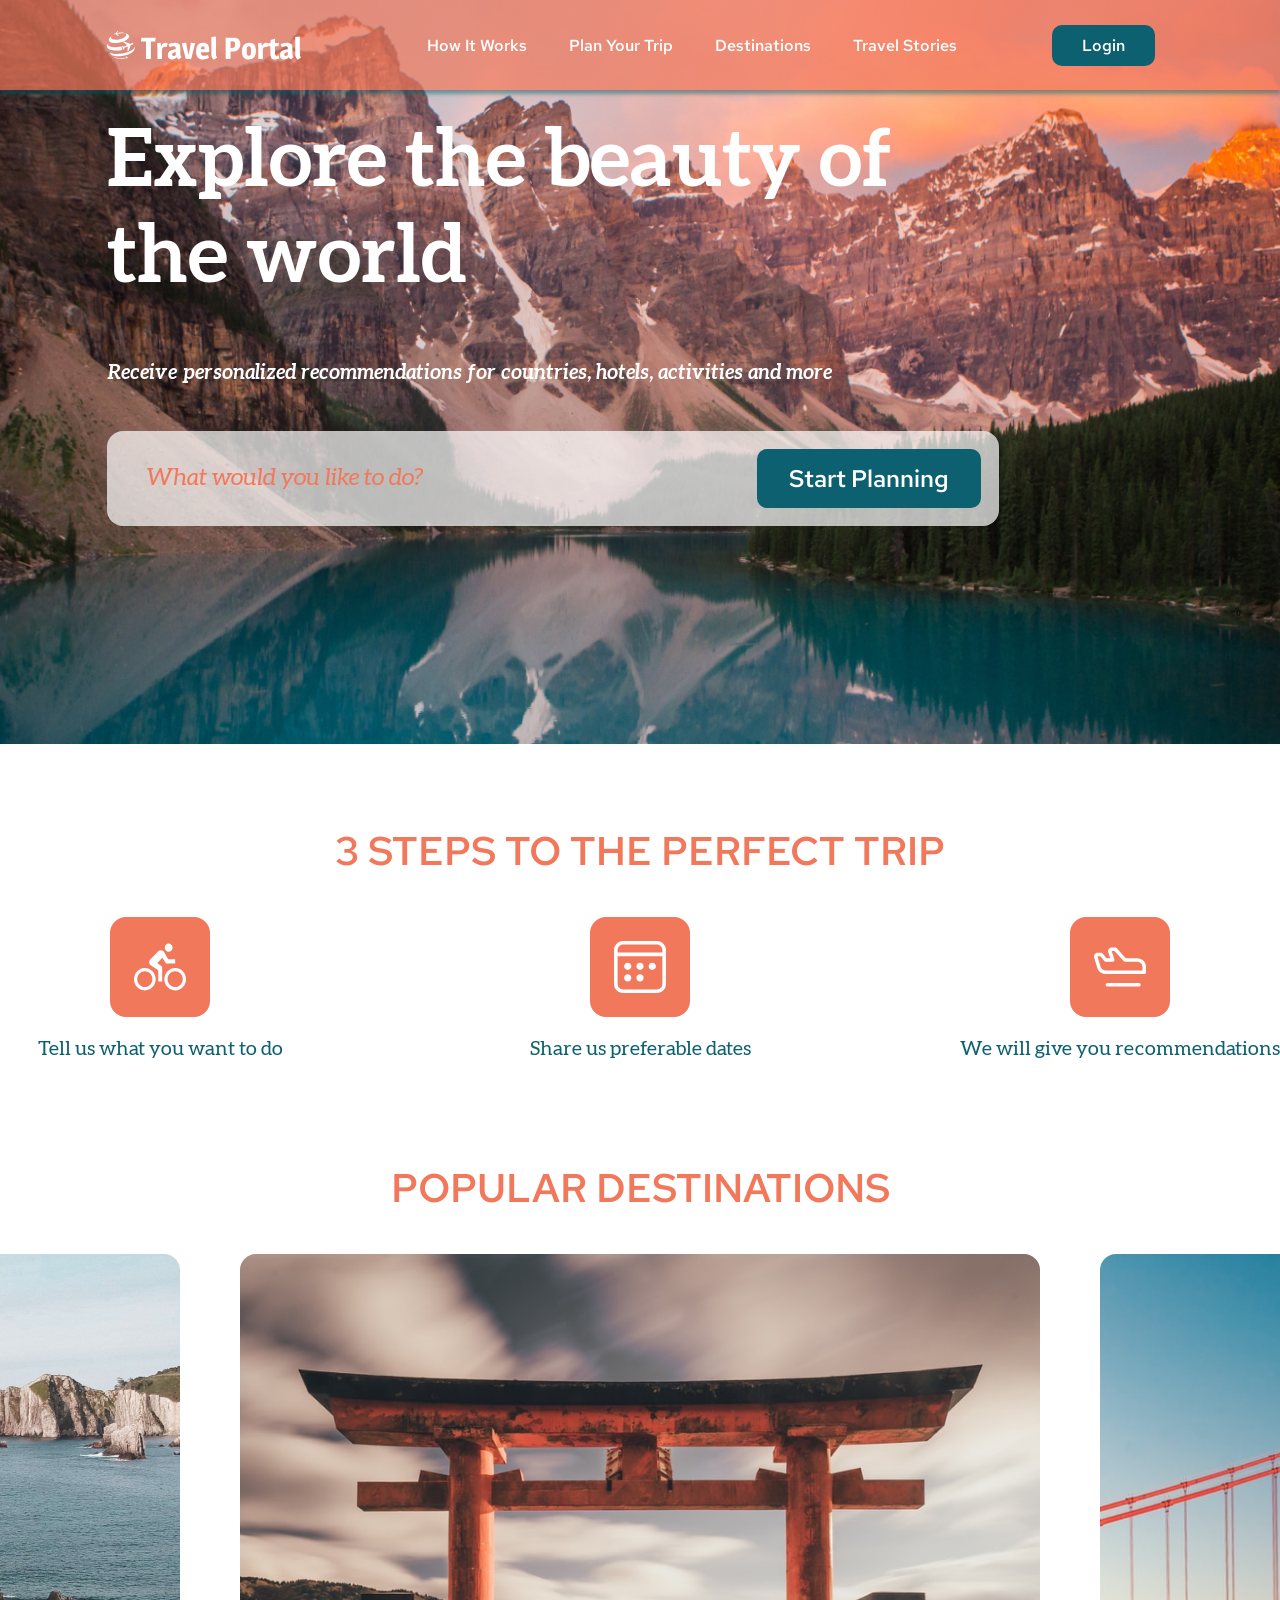
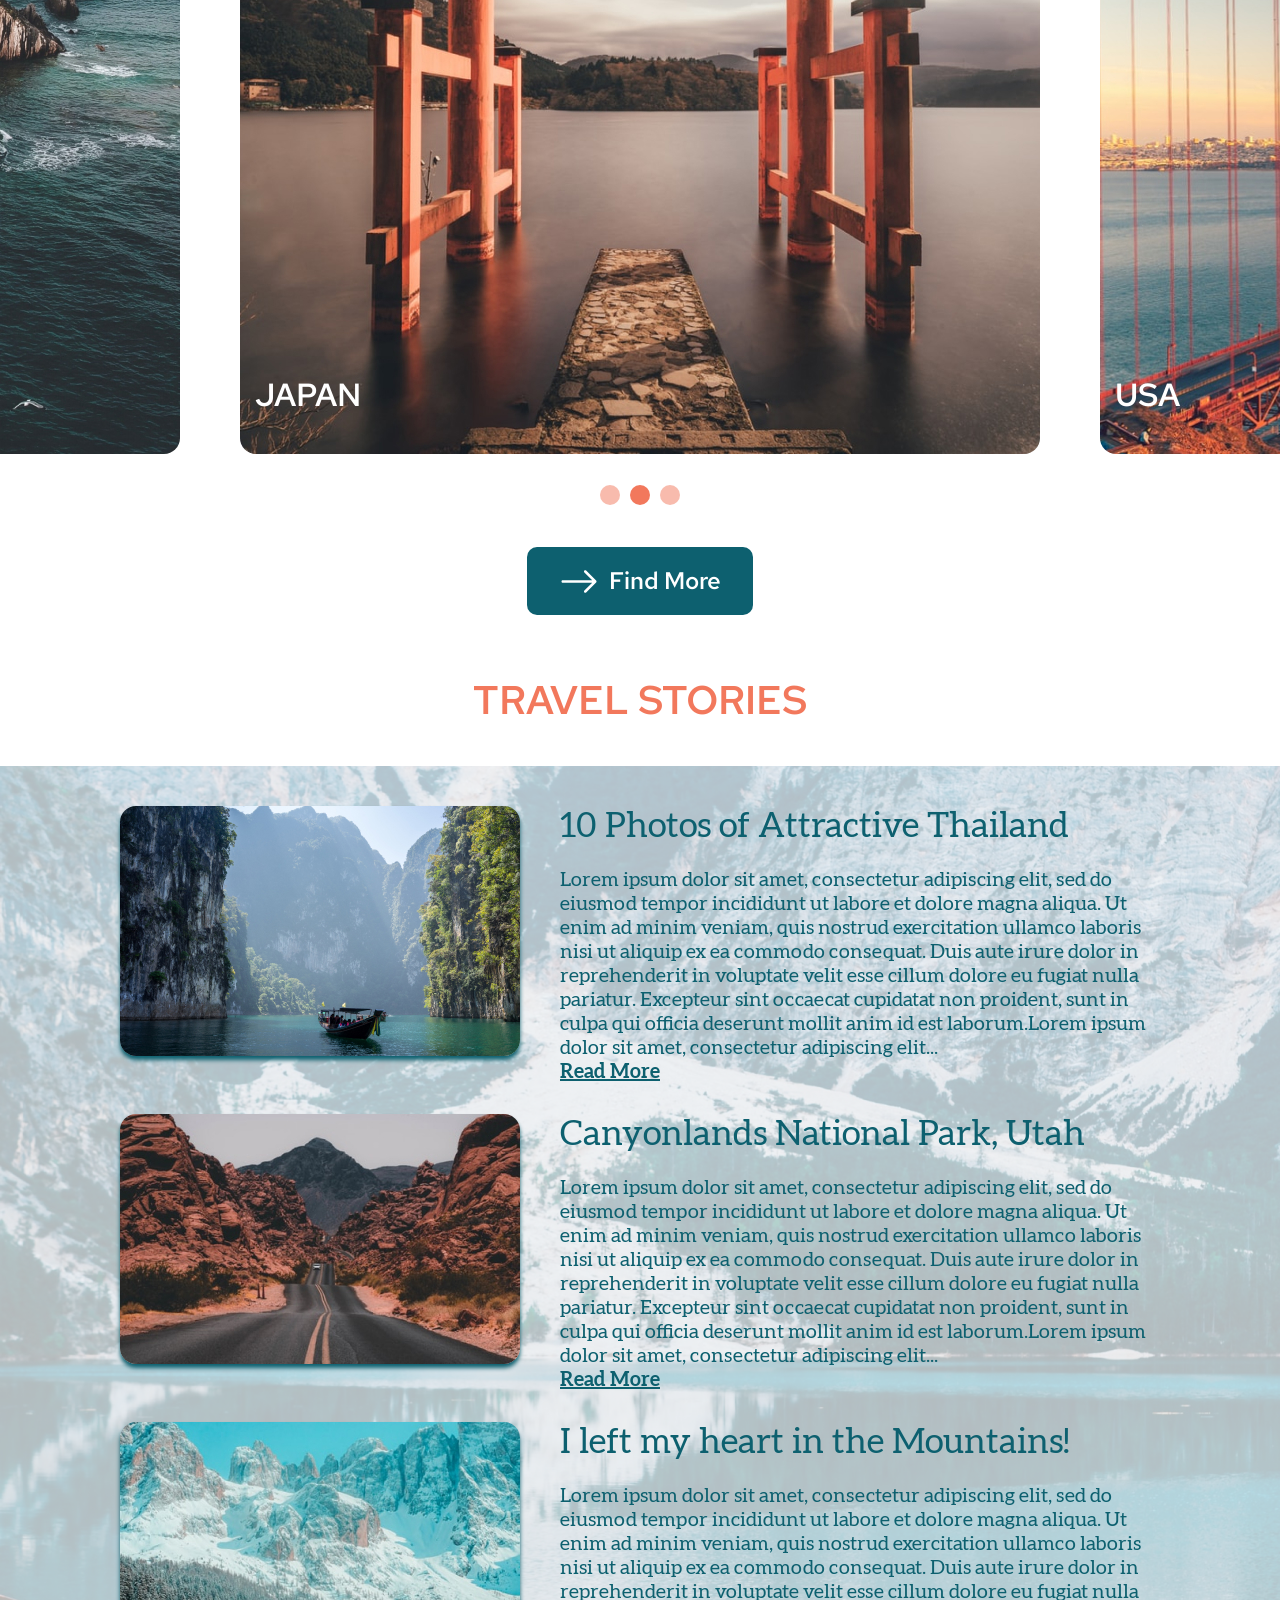
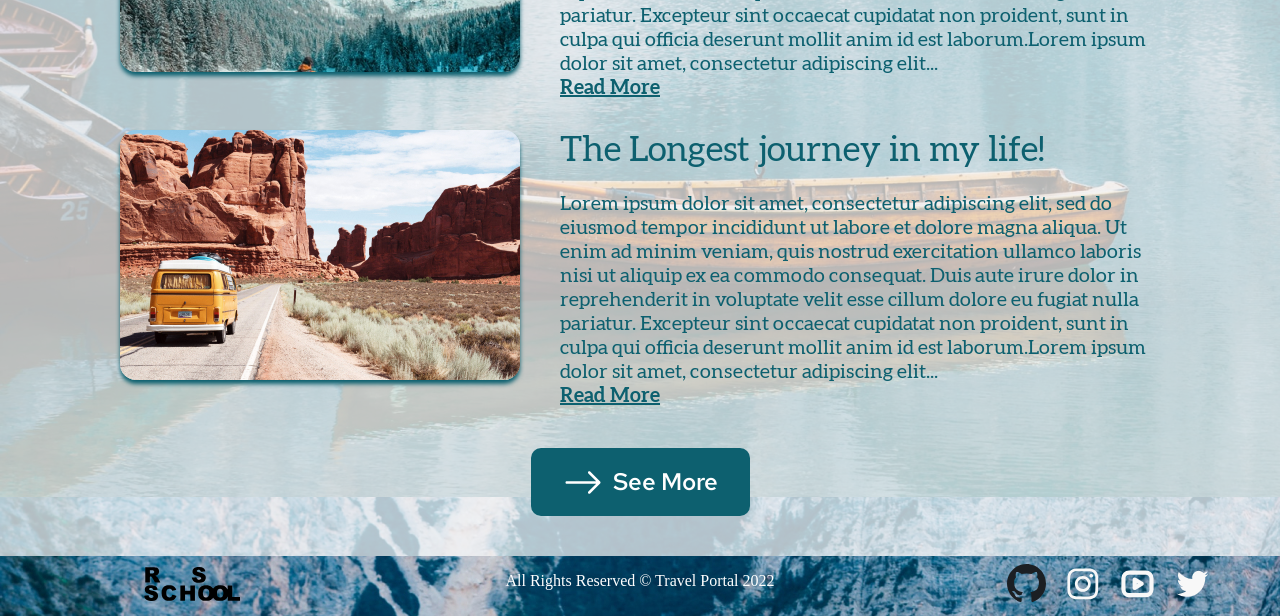
==== travel/index.html @ c3dfb7dc "doc: added files for travel website" ====
<!DOCTYPE html>
<html lang="en">
<head>
    <meta charset="UTF-8">
    <meta http-equiv="X-UA-Compatible" content="IE=edge">
    <meta name="viewport" content="width=device-width, initial-scale=1.0">
    <link rel="stylesheet" type="text/css" href="css/normalize.css">
    <link rel="stylesheet" type="text/css" href="css/style.css">
    <link rel="shortcut icon" href="img/svg/Vector.svg" type="image/x-icon">
    <title>Travel</title>
</head>
<body>
    <div class="wrapper">
    <header>
        <nav>
            <div class="nav__logo">
                <img src="img/svg/logo.svg" alt="website-logo" class="nav__logo-image">
            </div>
            <ul class="nav__list">
                <li class="nav__item"><a href="#preview">How It Works</a></li>
                <li class="nav__item"><a href="#steps">Plan Your Trip</a></li>
                <li class="nav__item"><a href="#destinations">Destinations</a></li>
                <li class="nav__item"><a href="#stories">Travel Stories</a></li>
            </ul>
            <button type="button" class="button button__login">Login</button>
        </nav>
    </header>
    <main>
        <section class="preview" id="preview">
            <div class="preview__wrapper">
                <h1 class="preview__title">Explore the beauty of the world</h1>
                <p class="preview__subtitle">Receive personalized recommendations for countries, hotels, activities and more</p>
                <div class="preview__interact">
                    <p class="preview__question">What would you like to do?</p>
                    <button type="button" class="button">Start Planning</button>
                </div>
            </div>
        </section>
        <section class="steps" id="steps">
            <h2 class="section__title">3 STEPS TO THE PERFECT TRIP</h2>
            <div class="steps__list">
                <div class="steps__item">
                    <img src="img/svg/Cyclist.svg" alt="icon-wish">
                    <p class="steps__title">Tell us what you want to do</p>
                </div>
                <div class="steps__item">
                    <img src="img/svg/Calendar.svg" alt="icon-plan">
                    <p class="steps__title">Share us preferable dates</p>
                </div>
                <div class="steps__item">
                    <img src="img/svg/Plane.svg" alt="icon-recommendations">
                    <p class="steps__title">We will give you recommendations</p>
                </div>
            </div>
        </section>
        <section class="destinations" id="destinations">
            <h2 class="section__title">POPULAR DESTINATIONS</h2>
            <div class="destinations__slider">
                <div class="destinations__item">
                    <img src="img/Rectangle-23.jpg" alt="Spain photo">
                    <p class="destinations__country">SPAIN</p>
                </div>
                <div class="destinations__item">
                    <img src="img/Rectangle-24.jpg" alt="Japan photo">
                    <p class="destinations__country">JAPAN</p>
                </div>
                <div class="destinations__item">
                    <img src="img/Rectangle-25.jpg" alt="USA photo">
                    <p class="destinations__country">USA</p>
                </div>
            </div>
            <div class="destinations__slider-position">
                <div class="slider-position__none"></div>
                <div class="slider-position__active"></div>
                <div class="slider-position__none"></div>
            </div>
            <button type="button" class="button button__arrow">
                <img src="img/svg/arrow-right.svg" alt="icon-arrow">
                Find More
            </button>
        </section>
        <section class="stories" id="stories">
            <h2 class="section__title">TRAVEL STORIES</h2>
            <div class="stories__wrapper">
            <div class="stories__container">
            <div class="stories__list">
                <div class="stories__item">
                    <img src="img/Rectangle-29.jpg" alt="Thailand photo">
                    <div class="stories__textblock">
                        <h3 class="stories__title">10 Photos of Attractive Thailand</h3>
                        <p class="stories__article">Lorem ipsum dolor sit amet, consectetur adipiscing elit, sed do eiusmod tempor incididunt ut labore et dolore magna aliqua. Ut enim ad minim veniam, quis nostrud exercitation ullamco laboris nisi ut aliquip ex ea commodo consequat. Duis aute irure dolor in reprehenderit in voluptate velit esse cillum dolore eu fugiat nulla pariatur. Excepteur sint occaecat cupidatat non proident, sunt in culpa qui officia deserunt mollit anim id est laborum.Lorem ipsum dolor sit amet, consectetur adipiscing elit... 
                        </p>
                        <a href="" class="stories__link">Read More</a>
                    </div>
                </div>
            </div>
            <div class="stories__list">
                <div class="stories__item">
                    <img src="img/Rectangle-30.jpg" alt="Canyonlands photo">
                    <div class="stories__textblock">
                        <h3 class="stories__title">Canyonlands National Park, Utah</h3>
                        <p class="stories__article">Lorem ipsum dolor sit amet, consectetur adipiscing elit, sed do eiusmod tempor incididunt ut labore et dolore magna aliqua. Ut enim ad minim veniam, quis nostrud exercitation ullamco laboris nisi ut aliquip ex ea commodo consequat. Duis aute irure dolor in reprehenderit in voluptate velit esse cillum dolore eu fugiat nulla pariatur. Excepteur sint occaecat cupidatat non proident, sunt in culpa qui officia deserunt mollit anim id est laborum.Lorem ipsum dolor sit amet, consectetur adipiscing elit... 
                        </p>
                        <a href="index.html" class="stories__link">Read More</a>
                    </div>
                </div>
            </div>
            <div class="stories__list">
                <div class="stories__item">
                    <img src="img/Rectangle-31.jpg" alt="Mountains photo">
                    <div class="stories__textblock">
                        <h3 class="stories__title">I left my heart in the Mountains!</h3>
                        <p class="stories__article">Lorem ipsum dolor sit amet, consectetur adipiscing elit, sed do eiusmod tempor incididunt ut labore et dolore magna aliqua. Ut enim ad minim veniam, quis nostrud exercitation ullamco laboris nisi ut aliquip ex ea commodo consequat. Duis aute irure dolor in reprehenderit in voluptate velit esse cillum dolore eu fugiat nulla pariatur. Excepteur sint occaecat cupidatat non proident, sunt in culpa qui officia deserunt mollit anim id est laborum.Lorem ipsum dolor sit amet, consectetur adipiscing elit... 
                        </p>
                        <a href="index.html" class="stories__link">Read More</a>
                    </div>
                </div>
            </div>
            <div class="stories__list">
                <div class="stories__item">
                    <img src="img/Rectangle-32.jpg" alt="Journey photo">
                    <div class="stories__textblock">
                        <h3 class="stories__title">The Longest journey in my life!</h3>
                        <p class="stories__article">Lorem ipsum dolor sit amet, consectetur adipiscing elit, sed do eiusmod tempor incididunt ut labore et dolore magna aliqua. Ut enim ad minim veniam, quis nostrud exercitation ullamco laboris nisi ut aliquip ex ea commodo consequat. Duis aute irure dolor in reprehenderit in voluptate velit esse cillum dolore eu fugiat nulla pariatur. Excepteur sint occaecat cupidatat non proident, sunt in culpa qui officia deserunt mollit anim id est laborum.Lorem ipsum dolor sit amet, consectetur adipiscing elit...
                        </p>
                        <a href="" class="stories__link">Read More</a>
                    </div>
                </div>
            </div>
            <button type="button" class="button button__arrow">
                <img src="img/svg/arrow-right.svg" alt="arrow-right">
                See More
            </button>
            </div>
            </div>
        </section>
    </main>
    <footer class="footer__main">
        <div class="footer__item">
            <div class="rsschool">
                <a href="https://rs.school/js/"><img src="img/svg/logo-rsschool.svg" alt="rsschool-logo"></a>
            </div>
        </div>
        <div class="footer__item">
            <div class="footer__rights">All Rights Reserved © Travel Portal 2022</div>
        </div>
        <div class="footer__item">
            <ul class="footer__socials-list">
                <li class="footer__socials-item"><a href="https://github.com/Saidmurodkhodja"><img src="img/svg/icon-github.svg" alt="github" class="github"></a></li>
                <li class="footer__socials-item"><a href="https://github.com/Saidmurodkhodja"><img src="img/svg/icon-instagram.svg" alt="instagram"></a></li>
                <li class="footer__socials-item"><a href="https://github.com/Saidmurodkhodja"><img src="img/svg/icon-youtube.svg" alt="youtube"></a></li>
                <li class="footer__socials-item"><a href="https://github.com/Saidmurodkhodja"><img src="img/svg/icon-twitter.svg" alt="twitter"></a></li>
            </ul>
        </div>
    </footer>
    </div>
    <script src="index.js"></script>
</body>
</html>
---- travel/css/style.css ----
@font-face {
    font-family: 'Aleo';
    src: url(../fonts/Aleo/Aleo-Bold.ttf);
    font-weight: 700;
    font-style: normal;
}

@font-face {
    font-family: 'Aleo';
    src: url(../fonts/Aleo/Aleo-BoldItalic.ttf);
    font-weight: 700;
    font-style: italic;
}

@font-face {
    font-family: 'Aleo';
    src: url(../fonts/Aleo/Aleo-Regular.ttf);
    font-weight: 400;
    font-style: normal;
}

@font-face {
    font-family: 'Aleo';
    src: url(../fonts/Aleo/Aleo-Italic.ttf);
    font-weight: 400;
    font-style: italic;
}

@font-face {
    font-family: 'Magra';
    src: url(../fonts/Magra/Magra-Bold.ttf);
    font-weight: 700;
    font-style: normal;
}

@font-face {
    font-family: 'Red Hat Text';
    src: url(../fonts/RedHatText/RedHatText-Medium.ttf);
    font-weight: 500;
    font-style: normal;
}

:root {
    --main-color: #F2785C;
    --secondary-color: #0D606F;
}

* {
    box-sizing: border-box;
}

html {
    scroll-behavior: smooth;
}

.wrapper {
    max-width: 1440px;
    margin: 0 auto;
}

header {
    display: grid;
}

nav {
    display: flex;
    justify-content: space-between;
    align-items: center;
    padding: 0 8.33%;
    background: rgba(242, 120, 92, 0.7);
    box-shadow: 0 4px 4px rgba(13, 96, 111, 0.5);
    height: 90px;
}

.nav__logo {
    display: flex;
    align-items: flex-end;
    margin: 16px 0;
}

.nav__list {
    display: flex;
    list-style: none;
    color: #fff;
    gap: 42px;
    font: 500 16px/21px "Red Hat Text";
}

.nav__item a {
    color: #fff;
    text-decoration: none;
    transition: 0.5s;
    font: Aleo;
}

.nav__item a:hover {
    color: var(--secondary-color);
}

.nav__name {
    color: #fff;
    font: 600 29px/20px "Magra";
    margin: 0;
}

.nav__logo-image {
    height: 30px;
}

.preview__wrapper {
    display: flex;
    flex-direction: column;
    padding: 9% 0 17% 0;
    margin: 0 8.33%;
    max-width: 892px;
}

.preview {
    background: url(../img/garrett-parker-DlkF4-dbCOU-unsplash.jpg) center center no-repeat;
    background-size: cover;   
    margin-top: -91px;
}

.preview__title {
    font: 700 80px/96px "Aleo";
    color: #fff;
    margin-bottom: 35px;
    margin-top: 0;
}

.preview__subtitle {
    font: 700 italic 20px/24px "Aleo";
    color: #fff;
    margin-bottom: 46px;
}

.preview__interact {
    display: flex;
    justify-content: space-between;
    align-items: center;
    background: rgba(255, 255, 255, 0.7);
    border-radius: 16px;
} 

.preview__question {
    font: italic 400 24px/25px "Aleo";
    color: var(--main-color);
    margin: 35px 40px;
}

.button {
    color: #fff;
    background: #0D606F;
    border-radius: 10px;
    border-style: none;
    margin: 18px;
    font: 500 24px/32px "Red Hat Text";
    padding: 13.5px 32px;
    transition: 0.5s;
    cursor: pointer;
}

.button:hover {
    background: var(--main-color);
}

.button__login {
    font: 500 16px/21px "Red Hat Text";
    padding: 10px 30px;
}

.button__login:hover {
    background: #fff;
    color: var(--secondary-color);
}

.button__arrow {
    display: flex;
    align-items: center;
}

.button__arrow img {
    margin-right: 10px;
}

.section__title {
    font: 500 40px "Red Hat Text";
    color: var(--main-color);
    text-align: center;
    padding: 40px 0;
    margin: 0;
}

.steps {
    display: flex;
    flex-direction: column;
    align-items: center;
    margin: 40px 0;
}

.steps__list {
    display: flex;
    justify-content: space-between;
    width: 100%;
}

.steps__item {
    display: flex;
    flex-direction: column;
    align-items: center;
    flex: 0 0 25%;
}

.steps__item img {
    background-color: var(--main-color);
    padding: 24px;
    border-radius: 16px;
    width: 100px;
    height: 100px;
    transition: 0.5s;
    cursor: pointer;
}

.steps__item img:hover {
    box-shadow: 0 4px 4px #0D606F;
}

.steps__title {
    font: 400 20px "Aleo";
    color: var(--secondary-color);
    text-align: center;
}

.destinations {
    display: flex;
    flex-direction: column;
    align-items: center;
    overflow: hidden;
}

.destinations__slider {
    display: flex;
    justify-content: center;
}

.destinations__item {
    margin: 0 30px;
}

.destinations__item img {
    border-radius: 16px;
    margin-bottom: -100px;
}

.destinations__country {
    font: 500 32px "Red Hat Text";
    color: #fff;
    margin: 15px;
}

.destinations__slider-position {
    display: flex;
    justify-content: center;
    margin: 54px 0 24px 0;
}

.slider-position__active {
    width: 20px;
    height: 20px;
    background-color: var(--main-color);
    border-radius: 50%;
    margin: 0 5px;
}

.slider-position__none {
    width: 20px;
    height: 20px;
    background-color: rgba(242, 120, 92, 0.5);
    border-radius: 50%;
    margin: 0 5px;
}

.stories__wrapper {
    background-image: url(../img/Rectangle-33.jpg);
    height: 1390px;
    margin-bottom: 0px;
}

.stories__container {
    background-color: rgba(255, 255, 255, 0.7);
    padding: 25px 120px 40px 120px;
    display: flex;
    flex-direction: column;
    align-items: center;    
}

.stories__container button {
    margin: 25px 0 0 0;
}

.stories__title {
    font: 400 35px "Aleo";
    color: var(--secondary-color);
    margin: 0;
}

.stories__textblock {
    margin-left: 40px;
}

.stories__article {
    font: 400 20px/24px "Aleo";
    color: var(--secondary-color);
    margin-bottom: 0;
}

.stories__link {
    font: 700 20px/24px "Aleo";
    color: var(--secondary-color);
    margin: 0;
    transition: 0.5s;
}

.stories__link:hover {
    text-decoration: none;
    color: var(--main-color);
}

.stories__list {
    display: flex;
}

.stories__item {
    display: flex;
    margin: 15px 0;
}

.stories__item img {
    border-radius: 16px;
    box-shadow: 0 4px 4px #0D606F;
    height: fit-content;
}

.footer__main {
    display: flex;
    justify-content: space-between;
    align-items: center;
    height: 60px;
    position: relative;
    background-image: url(../img/Rectangle-33.jpg);
    margin-bottom: 0px;
}

.footer__item {
    display: flex;
    justify-content: center;
    flex: 0 0 30%;
    object-fit: contain;
}

.footer__item img {
    height: 34px;
}

.footer__rights {
    color: #fff;
    margin-bottom: 10px;
}

.footer__socials-list {
    list-style: none;
    display: flex;
    margin: 0;
}

.footer__socials-item {
    display: flex;
    margin: 0 10px;
    align-items: center;
}

.github {
    height: 39px !important;
    fill: #0D606F;
    stroke: #0D606F;
}

.github svg {
    fill: #0D606F;
    stroke: #0D606F;
}
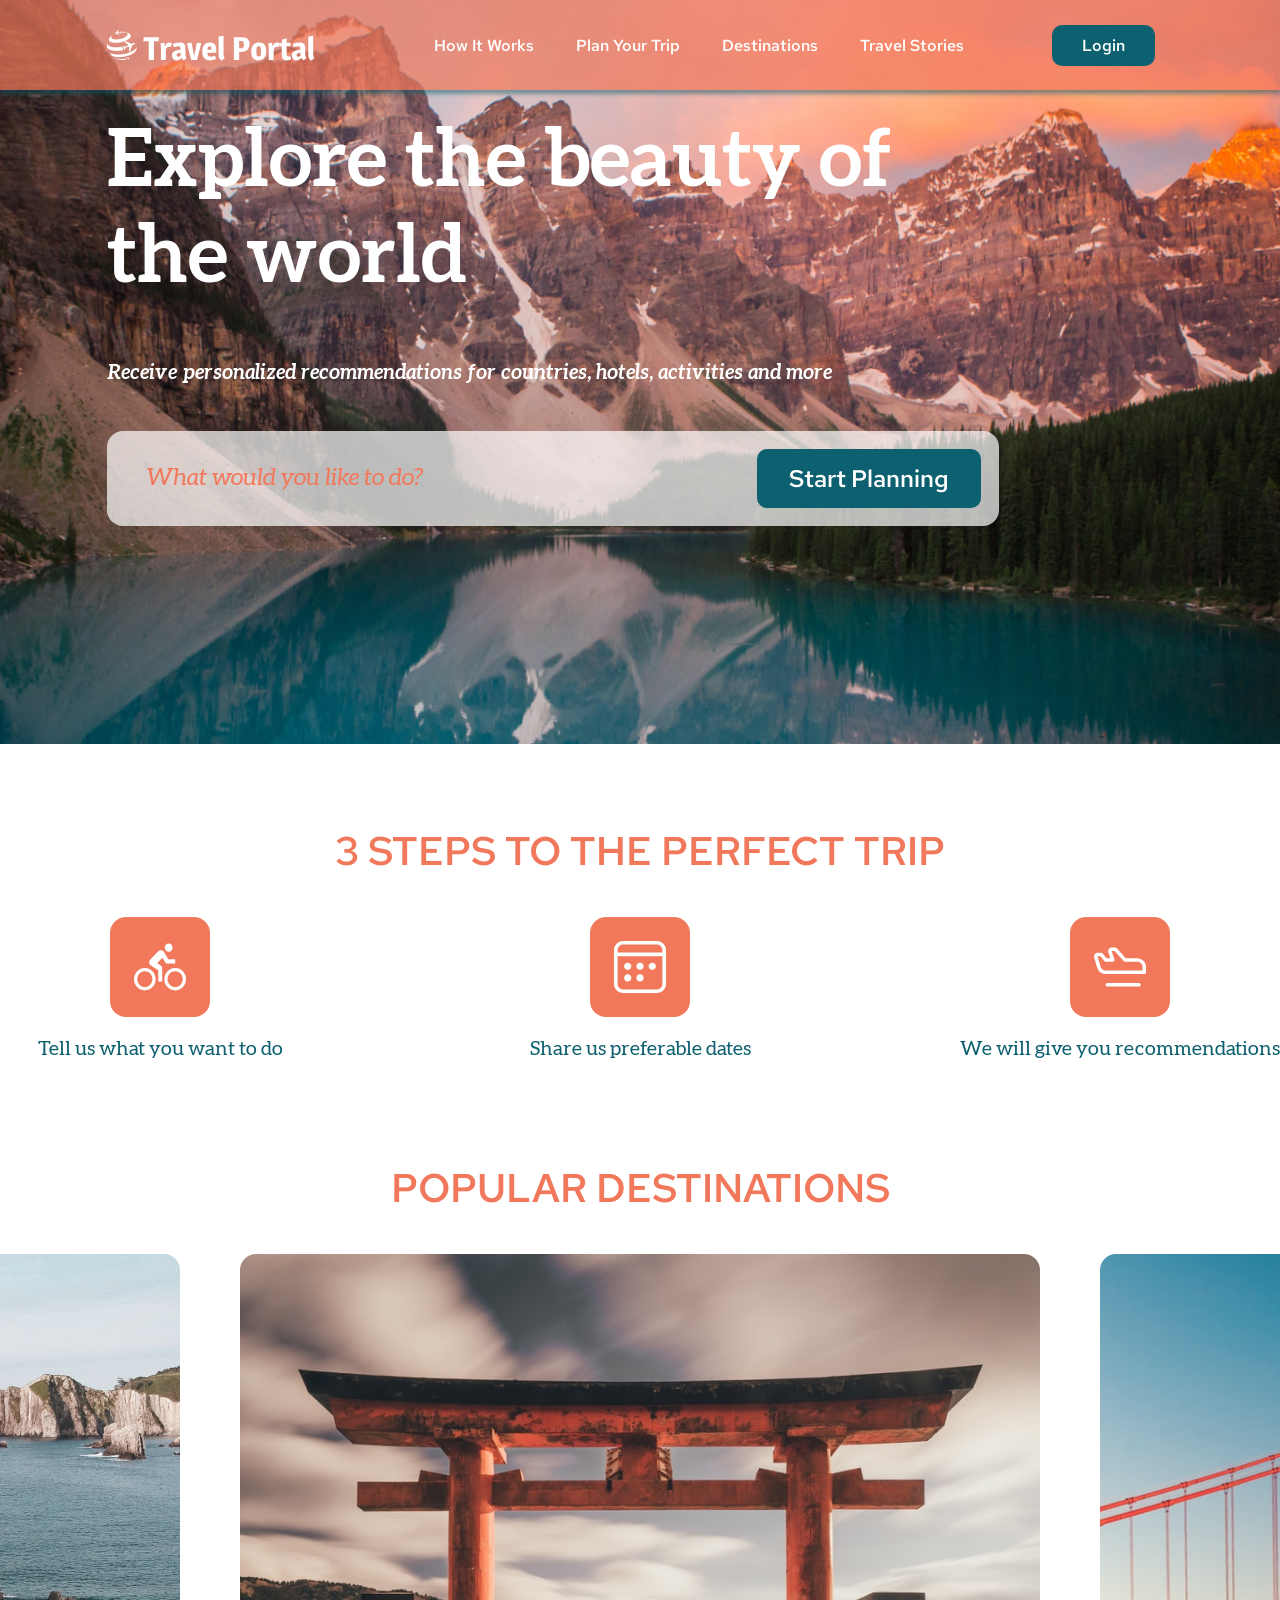
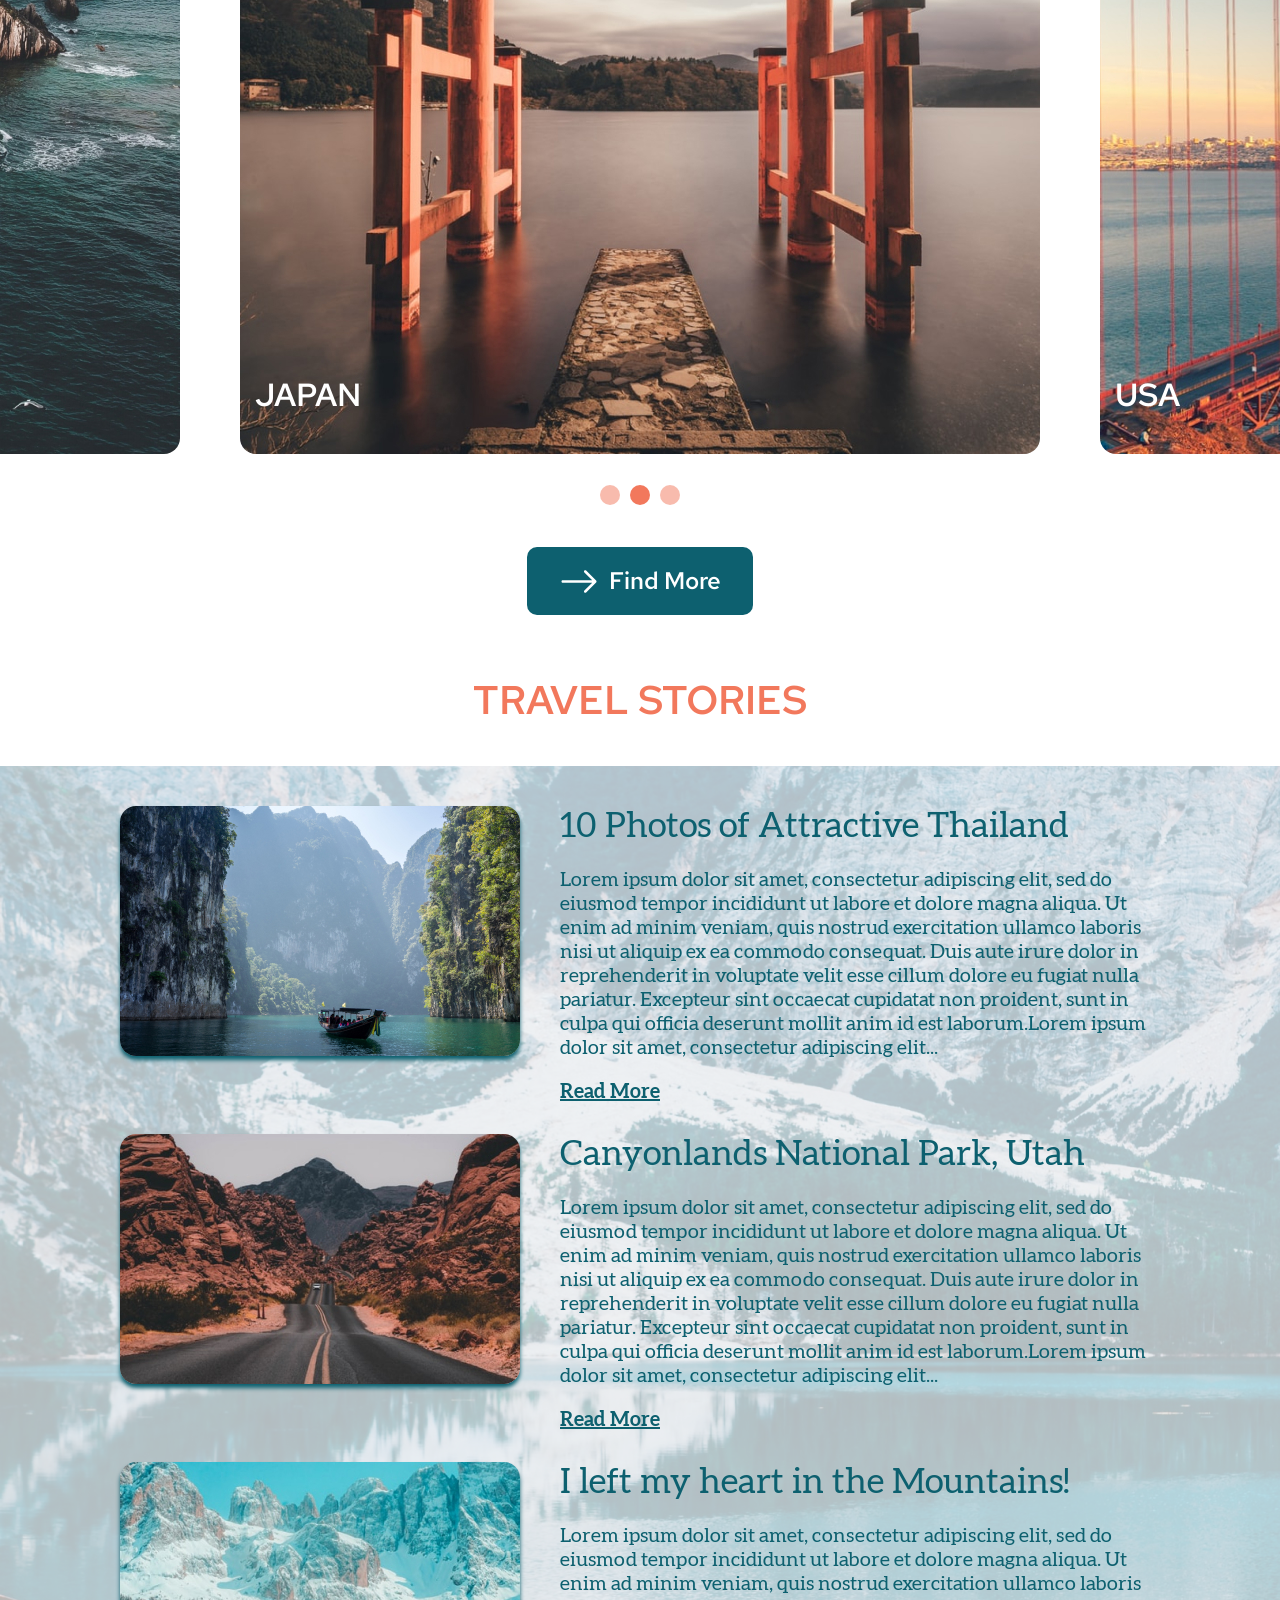
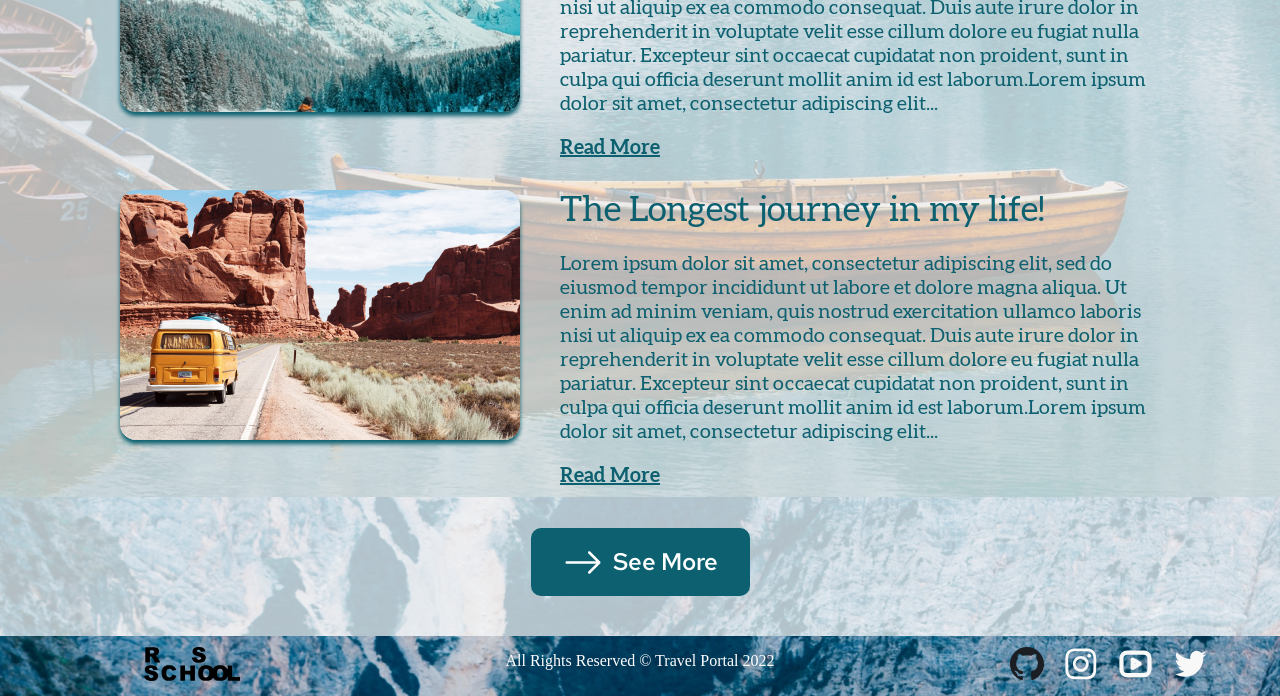
==== commit cce4cc36: "init: made some changes to html and css file docs: added index.js" ====
--- a/travel/index.html
+++ b/travel/index.html
@@ -10,19 +10,19 @@
     <title>Travel</title>
 </head>
 <body>
-    <div class="wrapper">
+    <div class="container">
     <header>
         <nav>
-            <div class="nav__logo">
-                <img src="img/svg/logo.svg" alt="website-logo" class="nav__logo-image">
-            </div>
-            <ul class="nav__list">
+            <div class="nav_logo">
+                <img src="img/svg/logo.svg" alt="website-logo">
+            </div> <!-- nav_logo end -->
+            <ul class="nav_list">
                 <li class="nav__item"><a href="#preview">How It Works</a></li>
                 <li class="nav__item"><a href="#steps">Plan Your Trip</a></li>
                 <li class="nav__item"><a href="#destinations">Destinations</a></li>
                 <li class="nav__item"><a href="#stories">Travel Stories</a></li>
             </ul>
-            <button type="button" class="button button__login">Login</button>
+            <button class="button_login">Login</button>
         </nav>
     </header>
     <main>
@@ -33,40 +33,39 @@
                 <div class="preview__interact">
                     <p class="preview__question">What would you like to do?</p>
                     <button type="button" class="button">Start Planning</button>
-                </div>
-            </div>
+                </div> <!-- preview__interact end -->
         </section>
         <section class="steps" id="steps">
-            <h2 class="section__title">3 STEPS TO THE PERFECT TRIP</h2>
-            <div class="steps__list">
-                <div class="steps__item">
+            <h2 class="steps_title">3 STEPS TO THE PERFECT TRIP</h2>
+            <div class="steps_list">
+                <div class="steps_item">
                     <img src="img/svg/Cyclist.svg" alt="icon-wish">
                     <p class="steps__title">Tell us what you want to do</p>
-                </div>
-                <div class="steps__item">
+                </div> 
+                <div class="steps_item">
                     <img src="img/svg/Calendar.svg" alt="icon-plan">
                     <p class="steps__title">Share us preferable dates</p>
                 </div>
-                <div class="steps__item">
+                <div class="steps_item">
                     <img src="img/svg/Plane.svg" alt="icon-recommendations">
                     <p class="steps__title">We will give you recommendations</p>
                 </div>
             </div>
         </section>
         <section class="destinations" id="destinations">
-            <h2 class="section__title">POPULAR DESTINATIONS</h2>
+            <h2 class="steps_title">POPULAR DESTINATIONS</h2>
             <div class="destinations__slider">
                 <div class="destinations__item">
                     <img src="img/Rectangle-23.jpg" alt="Spain photo">
-                    <p class="destinations__country">SPAIN</p>
+                    <p class="country">SPAIN</p>
                 </div>
                 <div class="destinations__item">
                     <img src="img/Rectangle-24.jpg" alt="Japan photo">
-                    <p class="destinations__country">JAPAN</p>
+                    <p class="country">JAPAN</p>
                 </div>
                 <div class="destinations__item">
                     <img src="img/Rectangle-25.jpg" alt="USA photo">
-                    <p class="destinations__country">USA</p>
+                    <p class="country">USA</p>
                 </div>
             </div>
             <div class="destinations__slider-position">
@@ -80,54 +79,62 @@
             </button>
         </section>
         <section class="stories" id="stories">
-            <h2 class="section__title">TRAVEL STORIES</h2>
-            <div class="stories__wrapper">
-            <div class="stories__container">
-            <div class="stories__list">
-                <div class="stories__item">
-                    <img src="img/Rectangle-29.jpg" alt="Thailand photo">
-                    <div class="stories__textblock">
+            <h2 class="steps_title">TRAVEL STORIES</h2>
+            <div class="stories_wrapper">
+            <div class="stories_container">
+            <div class="stories_list">
+                <div class="stories_item">
+                    <img src="img/Rectangle-29.jpg" alt="river photo">
+                    <div class="textblock">
                         <h3 class="stories__title">10 Photos of Attractive Thailand</h3>
-                        <p class="stories__article">Lorem ipsum dolor sit amet, consectetur adipiscing elit, sed do eiusmod tempor incididunt ut labore et dolore magna aliqua. Ut enim ad minim veniam, quis nostrud exercitation ullamco laboris nisi ut aliquip ex ea commodo consequat. Duis aute irure dolor in reprehenderit in voluptate velit esse cillum dolore eu fugiat nulla pariatur. Excepteur sint occaecat cupidatat non proident, sunt in culpa qui officia deserunt mollit anim id est laborum.Lorem ipsum dolor sit amet, consectetur adipiscing elit... 
+                        <article>
+                        <p class>Lorem ipsum dolor sit amet, consectetur adipiscing elit, sed do eiusmod tempor incididunt ut labore et dolore magna aliqua. Ut enim ad minim veniam, quis nostrud exercitation ullamco laboris nisi ut aliquip ex ea commodo consequat. Duis aute irure dolor in reprehenderit in voluptate velit esse cillum dolore eu fugiat nulla pariatur. Excepteur sint occaecat cupidatat non proident, sunt in culpa qui officia deserunt mollit anim id est laborum.Lorem ipsum dolor sit amet, consectetur adipiscing elit... 
                         </p>
-                        <a href="" class="stories__link">Read More</a>
+                        </article>  
+                        <a href="index.html" class="more__link">Read More</a>
                     </div>
                 </div>
             </div>
-            <div class="stories__list">
-                <div class="stories__item">
-                    <img src="img/Rectangle-30.jpg" alt="Canyonlands photo">
-                    <div class="stories__textblock">
+            <div class="stories_list">
+                <div class="stories_item">
+                    <img src="img/Rectangle-30.jpg" alt="Mountains photo">
+                    <div class="textblock">
                         <h3 class="stories__title">Canyonlands National Park, Utah</h3>
-                        <p class="stories__article">Lorem ipsum dolor sit amet, consectetur adipiscing elit, sed do eiusmod tempor incididunt ut labore et dolore magna aliqua. Ut enim ad minim veniam, quis nostrud exercitation ullamco laboris nisi ut aliquip ex ea commodo consequat. Duis aute irure dolor in reprehenderit in voluptate velit esse cillum dolore eu fugiat nulla pariatur. Excepteur sint occaecat cupidatat non proident, sunt in culpa qui officia deserunt mollit anim id est laborum.Lorem ipsum dolor sit amet, consectetur adipiscing elit... 
+                        <article>
+                        <p class>Lorem ipsum dolor sit amet, consectetur adipiscing elit, sed do eiusmod tempor incididunt ut labore et dolore magna aliqua. Ut enim ad minim veniam, quis nostrud exercitation ullamco laboris nisi ut aliquip ex ea commodo consequat. Duis aute irure dolor in reprehenderit in voluptate velit esse cillum dolore eu fugiat nulla pariatur. Excepteur sint occaecat cupidatat non proident, sunt in culpa qui officia deserunt mollit anim id est laborum.Lorem ipsum dolor sit amet, consectetur adipiscing elit... 
                         </p>
-                        <a href="index.html" class="stories__link">Read More</a>
+                        </article>
+                        <a href="index.html" class="more__link">Read More</a>
                     </div>
                 </div>
             </div>
-            <div class="stories__list">
-                <div class="stories__item">
-                    <img src="img/Rectangle-31.jpg" alt="Mountains photo">
-                    <div class="stories__textblock">
+            <div class="stories_list">
+                <div class="stories_item">
+                    <img src="img/Rectangle-31.jpg" alt="Snowy Mountains photo">
+                    <div class="textblock">
                         <h3 class="stories__title">I left my heart in the Mountains!</h3>
-                        <p class="stories__article">Lorem ipsum dolor sit amet, consectetur adipiscing elit, sed do eiusmod tempor incididunt ut labore et dolore magna aliqua. Ut enim ad minim veniam, quis nostrud exercitation ullamco laboris nisi ut aliquip ex ea commodo consequat. Duis aute irure dolor in reprehenderit in voluptate velit esse cillum dolore eu fugiat nulla pariatur. Excepteur sint occaecat cupidatat non proident, sunt in culpa qui officia deserunt mollit anim id est laborum.Lorem ipsum dolor sit amet, consectetur adipiscing elit... 
+                        <article>
+                        <p>Lorem ipsum dolor sit amet, consectetur adipiscing elit, sed do eiusmod tempor incididunt ut labore et dolore magna aliqua. Ut enim ad minim veniam, quis nostrud exercitation ullamco laboris nisi ut aliquip ex ea commodo consequat. Duis aute irure dolor in reprehenderit in voluptate velit esse cillum dolore eu fugiat nulla pariatur. Excepteur sint occaecat cupidatat non proident, sunt in culpa qui officia deserunt mollit anim id est laborum.Lorem ipsum dolor sit amet, consectetur adipiscing elit... 
                         </p>
-                        <a href="index.html" class="stories__link">Read More</a>
+                        </article>  
+                        <a href="index.html" class="more__link">Read More</a>
                     </div>
                 </div>
             </div>
-            <div class="stories__list">
-                <div class="stories__item">
-                    <img src="img/Rectangle-32.jpg" alt="Journey photo">
-                    <div class="stories__textblock">
+            <div class="stories_list">
+                <div class="stories_item">
+                    <img src="img/Rectangle-32.jpg" alt="Bus photo">
+                    <div class="textblock">
                         <h3 class="stories__title">The Longest journey in my life!</h3>
-                        <p class="stories__article">Lorem ipsum dolor sit amet, consectetur adipiscing elit, sed do eiusmod tempor incididunt ut labore et dolore magna aliqua. Ut enim ad minim veniam, quis nostrud exercitation ullamco laboris nisi ut aliquip ex ea commodo consequat. Duis aute irure dolor in reprehenderit in voluptate velit esse cillum dolore eu fugiat nulla pariatur. Excepteur sint occaecat cupidatat non proident, sunt in culpa qui officia deserunt mollit anim id est laborum.Lorem ipsum dolor sit amet, consectetur adipiscing elit...
+                        <article>
+                        <p class>Lorem ipsum dolor sit amet, consectetur adipiscing elit, sed do eiusmod tempor incididunt ut labore et dolore magna aliqua. Ut enim ad minim veniam, quis nostrud exercitation ullamco laboris nisi ut aliquip ex ea commodo consequat. Duis aute irure dolor in reprehenderit in voluptate velit esse cillum dolore eu fugiat nulla pariatur. Excepteur sint occaecat cupidatat non proident, sunt in culpa qui officia deserunt mollit anim id est laborum.Lorem ipsum dolor sit amet, consectetur adipiscing elit...
                         </p>
-                        <a href="" class="stories__link">Read More</a>
+                        </article>  
+                        <a href="index.html" class="more__link">Read More</a>
                     </div>
                 </div>
             </div>
-            <button type="button" class="button button__arrow">
+            <button class="button button__arrow">
                 <img src="img/svg/arrow-right.svg" alt="arrow-right">
                 See More
             </button>
@@ -137,19 +144,17 @@
     </main>
     <footer class="footer__main">
         <div class="footer__item">
-            <div class="rsschool">
-                <a href="https://rs.school/js/"><img src="img/svg/logo-rsschool.svg" alt="rsschool-logo"></a>
-            </div>
+                <a href="https://rs.school/"><img src="img/svg/logo-rsschool.svg" alt="rsschool-logo"></a>
         </div>
         <div class="footer__item">
             <div class="footer__rights">All Rights Reserved © Travel Portal 2022</div>
         </div>
         <div class="footer__item">
             <ul class="footer__socials-list">
-                <li class="footer__socials-item"><a href="https://github.com/Saidmurodkhodja"><img src="img/svg/icon-github.svg" alt="github" class="github"></a></li>
-                <li class="footer__socials-item"><a href="https://github.com/Saidmurodkhodja"><img src="img/svg/icon-instagram.svg" alt="instagram"></a></li>
-                <li class="footer__socials-item"><a href="https://github.com/Saidmurodkhodja"><img src="img/svg/icon-youtube.svg" alt="youtube"></a></li>
-                <li class="footer__socials-item"><a href="https://github.com/Saidmurodkhodja"><img src="img/svg/icon-twitter.svg" alt="twitter"></a></li>
+                <li class="footer__socials-item"><a href="https://github.com/Saidmurodkhodja"><img src="img/svg/icon-github.svg" alt="github logo"></a></li>
+                <li class="footer__socials-item"><a href="https://github.com/Saidmurodkhodja"><img src="img/svg/icon-instagram.svg" alt="instagram logo"></a></li>
+                <li class="footer__socials-item"><a href="https://github.com/Saidmurodkhodja"><img src="img/svg/icon-youtube.svg" alt="youtube logo"></a></li>
+                <li class="footer__socials-item"><a href="https://github.com/Saidmurodkhodja"><img src="img/svg/icon-twitter.svg" alt="twitter logo"></a></li>
             </ul>
         </div>
     </footer>
--- a/travel/css/style.css
+++ b/travel/css/style.css
@@ -40,11 +40,6 @@
     font-style: normal;
 }
 
-:root {
-    --main-color: #F2785C;
-    --secondary-color: #0D606F;
-}
-
 * {
     box-sizing: border-box;
 }
@@ -53,7 +48,7 @@
     scroll-behavior: smooth;
 }
 
-.wrapper {
+.container {
     max-width: 1440px;
     margin: 0 auto;
 }
@@ -72,13 +67,13 @@
     height: 90px;
 }
 
-.nav__logo {
+.nav_logo {
     display: flex;
     align-items: flex-end;
     margin: 16px 0;
 }
 
-.nav__list {
+.nav_list {
     display: flex;
     list-style: none;
     color: #fff;
@@ -94,17 +89,13 @@
 }
 
 .nav__item a:hover {
-    color: var(--secondary-color);
+    color: #0D606F;
 }
 
 .nav__name {
     color: #fff;
     font: 600 29px/20px "Magra";
     margin: 0;
-}
-
-.nav__logo-image {
-    height: 30px;
 }
 
 .preview__wrapper {
@@ -144,7 +135,7 @@
 
 .preview__question {
     font: italic 400 24px/25px "Aleo";
-    color: var(--main-color);
+    color: #F2785C;
     margin: 35px 40px;
 }
 
@@ -161,17 +152,26 @@
 }
 
 .button:hover {
-    background: var(--main-color);
-}
-
-.button__login {
+    background: #F2785C;
+}
+
+.button_login {
+    color: #fff;
+    background: #0D606F;
+    border-radius: 10px;
+    border-style: none;
+    margin: 18px;
+    font: 500 24px/32px "Red Hat Text";
+    padding: 13.5px 32px;
+    transition: 0.5s;
+    cursor: pointer;
     font: 500 16px/21px "Red Hat Text";
     padding: 10px 30px;
 }
 
-.button__login:hover {
+.button_login:hover {
     background: #fff;
-    color: var(--secondary-color);
+    color: 0D606F;
 }
 
 .button__arrow {
@@ -183,9 +183,9 @@
     margin-right: 10px;
 }
 
-.section__title {
+.steps_title {
     font: 500 40px "Red Hat Text";
-    color: var(--main-color);
+    color: #F2785C;
     text-align: center;
     padding: 40px 0;
     margin: 0;
@@ -198,21 +198,21 @@
     margin: 40px 0;
 }
 
-.steps__list {
+.steps_list {
     display: flex;
     justify-content: space-between;
     width: 100%;
 }
 
-.steps__item {
+.steps_item {
     display: flex;
     flex-direction: column;
     align-items: center;
     flex: 0 0 25%;
 }
 
-.steps__item img {
-    background-color: var(--main-color);
+.steps_item img {
+    background-color: #F2785C;
     padding: 24px;
     border-radius: 16px;
     width: 100px;
@@ -221,13 +221,13 @@
     cursor: pointer;
 }
 
-.steps__item img:hover {
+.steps_item img:hover {
     box-shadow: 0 4px 4px #0D606F;
 }
 
 .steps__title {
     font: 400 20px "Aleo";
-    color: var(--secondary-color);
+    color: #0D606F;
     text-align: center;
 }
 
@@ -252,7 +252,7 @@
     margin-bottom: -100px;
 }
 
-.destinations__country {
+.country {
     font: 500 32px "Red Hat Text";
     color: #fff;
     margin: 15px;
@@ -267,7 +267,7 @@
 .slider-position__active {
     width: 20px;
     height: 20px;
-    background-color: var(--main-color);
+    background-color: #F2785C;
     border-radius: 50%;
     margin: 0 5px;
 }
@@ -280,13 +280,13 @@
     margin: 0 5px;
 }
 
-.stories__wrapper {
+.stories_wrapper {
     background-image: url(../img/Rectangle-33.jpg);
-    height: 1390px;
+    height: auto;
     margin-bottom: 0px;
 }
 
-.stories__container {
+.stories_container {
     background-color: rgba(255, 255, 255, 0.7);
     padding: 25px 120px 40px 120px;
     display: flex;
@@ -294,48 +294,48 @@
     align-items: center;    
 }
 
-.stories__container button {
+.stories_container button {
     margin: 25px 0 0 0;
 }
 
 .stories__title {
     font: 400 35px "Aleo";
-    color: var(--secondary-color);
-    margin: 0;
-}
-
-.stories__textblock {
+    color: #0D606F;
+    margin: 0;
+}
+
+.textblock {
     margin-left: 40px;
 }
 
-.stories__article {
+article {
     font: 400 20px/24px "Aleo";
-    color: var(--secondary-color);
+    color: #0D606F;
     margin-bottom: 0;
 }
 
-.stories__link {
+.more__link {
     font: 700 20px/24px "Aleo";
-    color: var(--secondary-color);
-    margin: 0;
-    transition: 0.5s;
-}
-
-.stories__link:hover {
+    color: #0D606F;
+    margin: 0;
+    transition: 0.5s;
+}
+
+.more__link:hover {
     text-decoration: none;
-    color: var(--main-color);
-}
-
-.stories__list {
-    display: flex;
-}
-
-.stories__item {
+    color: #F2785C;
+}
+
+.stories_list {
+    display: flex;
+}
+
+.stories_item {
     display: flex;
     margin: 15px 0;
 }
 
-.stories__item img {
+.stories_item img {
     border-radius: 16px;
     box-shadow: 0 4px 4px #0D606F;
     height: fit-content;
@@ -378,14 +378,3 @@
     margin: 0 10px;
     align-items: center;
 }
-
-.github {
-    height: 39px !important;
-    fill: #0D606F;
-    stroke: #0D606F;
-}
-
-.github svg {
-    fill: #0D606F;
-    stroke: #0D606F;
-}
